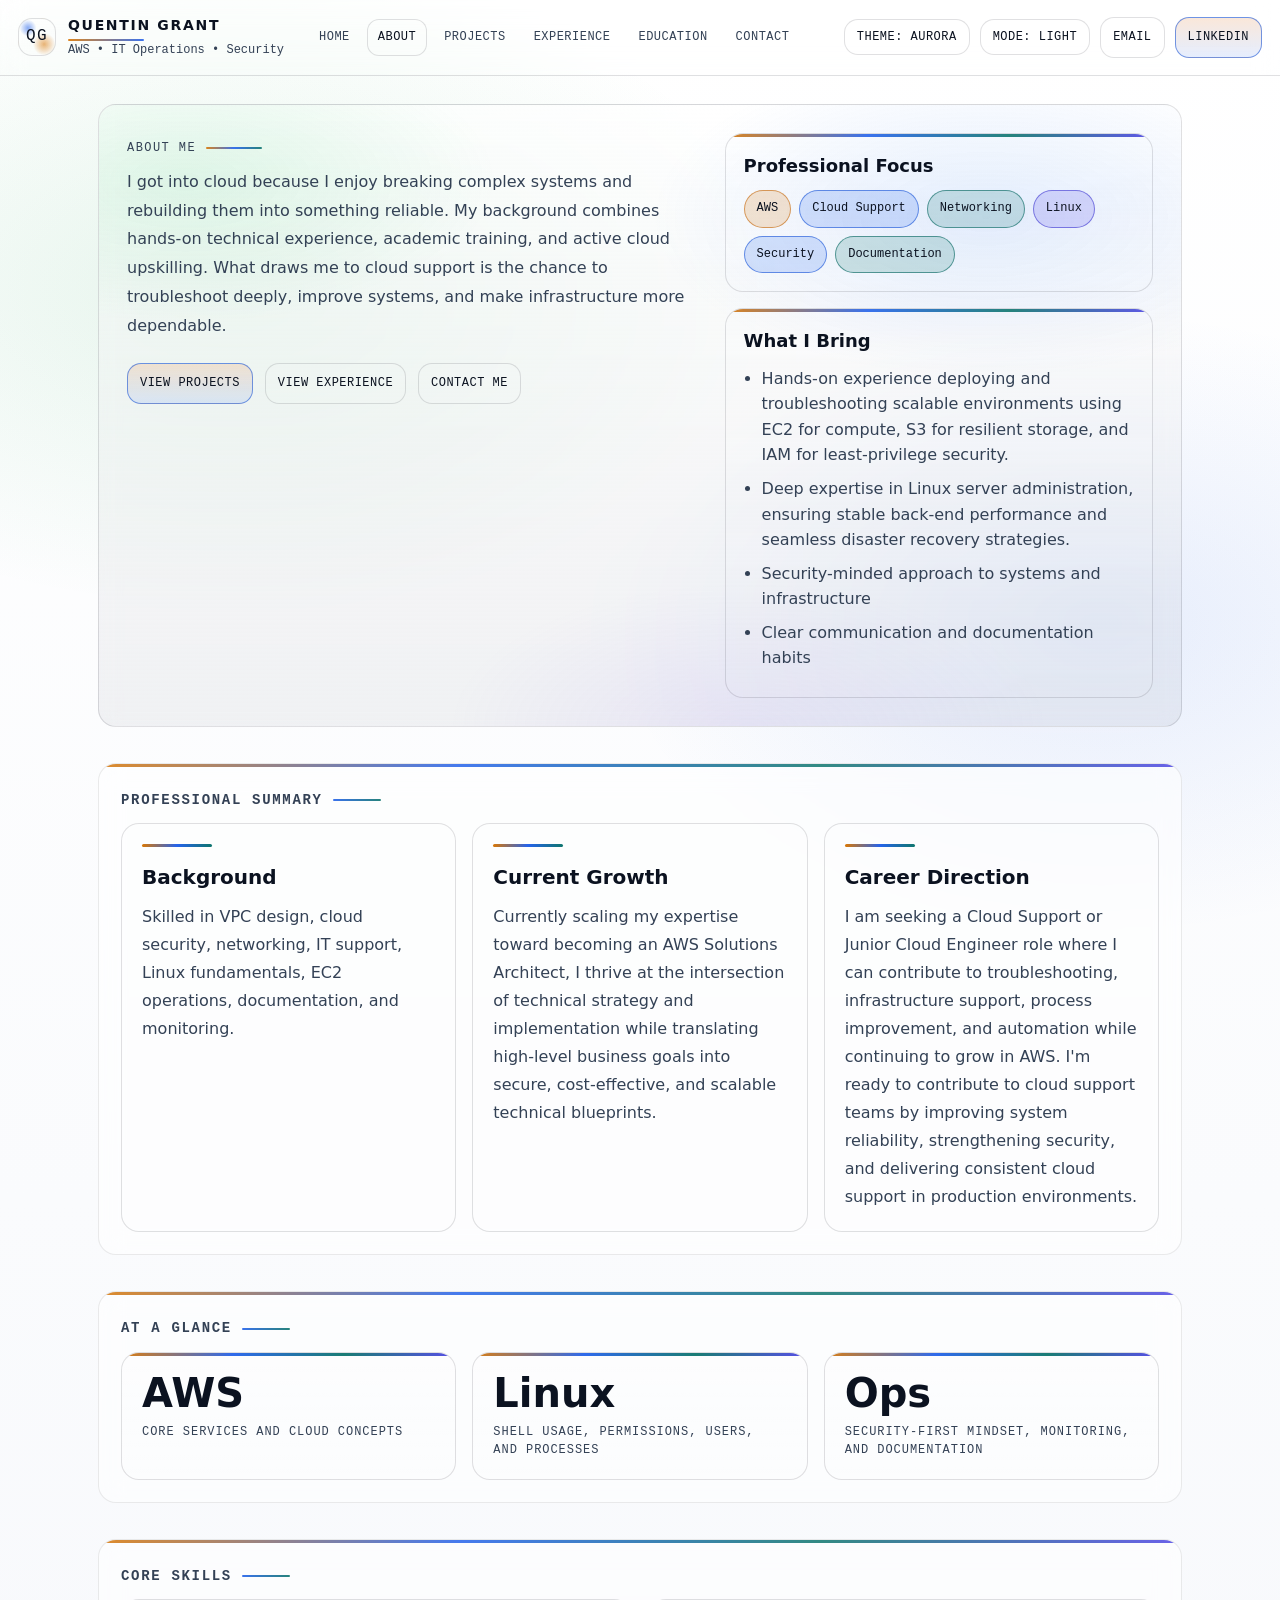
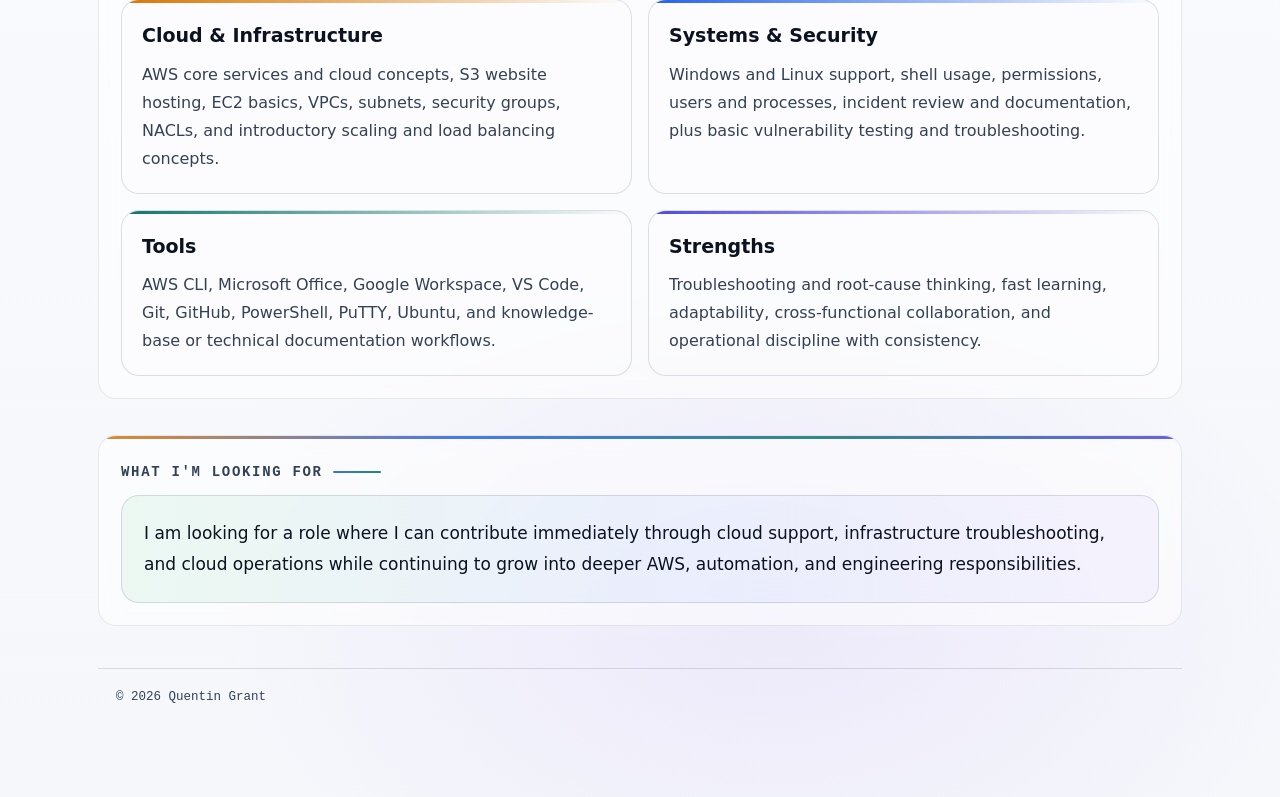
==== about.html @ a2b8b6e5 "Updated Portfolio" ====
<!doctype html>
<html lang="en">
<head>
  <meta charset="utf-8" />
  <meta name="viewport" content="width=device-width,initial-scale=1" />
  <meta name="description" content="About Quentin Grant — Cloud Support Engineer" />
  <meta property="og:title" content="Quentin Grant | About" />
  <meta property="og:description" content="Cloud Support Engineer • AWS • IT Operations • Security" />
  <meta property="og:type" content="website" />
  <meta property="og:image" content="profile.jpg.jpg" />
  <title>Quentin Grant | About</title>
  <link rel="stylesheet" href="styles.css" />

  <style>
    .about-shell{
      display:grid;
      gap:18px;
    }

    .about-hero{
      position:relative;
      overflow:hidden;
      padding:28px;
    }

    .about-hero::before{
      content:"";
      position:absolute;
      inset:0;
      background:
        radial-gradient(520px 240px at 8% 12%, rgba(34,197,94,.12), transparent 60%),
        radial-gradient(540px 260px at 82% 18%, rgba(59,130,246,.14), transparent 62%),
        radial-gradient(500px 240px at 60% 100%, rgba(167,139,250,.12), transparent 60%);
      pointer-events:none;
    }

    .about-hero-grid{
      position:relative;
      z-index:1;
      display:grid;
      grid-template-columns:1.15fr .85fr;
      gap:18px;
      align-items:stretch;
    }

    .about-main,
    .about-side{
      min-width:0;
    }

    .about-kicker{
      display:inline-flex;
      align-items:center;
      gap:10px;
      font-family:var(--mono);
      font-size:12px;
      letter-spacing:.12em;
      text-transform:uppercase;
      color:var(--muted);
      margin-bottom:10px;
    }

    .about-kicker::after{
      content:"";
      width:56px;
      height:2px;
      border-radius:999px;
      background:linear-gradient(90deg, var(--a1), var(--a2), var(--a3));
      opacity:.9;
    }

    .about-title{
      margin:0 0 12px;
      font-size:clamp(30px, 4vw, 46px);
      line-height:1.05;
      letter-spacing:-.03em;
      max-width:12ch;
    }

    .about-lead{
      margin:0;
      color:var(--muted);
      font-size:16px;
      line-height:1.8;
      max-width:64ch;
    }

    .about-action-row{
      display:flex;
      flex-wrap:wrap;
      gap:12px;
      margin-top:22px;
    }

    .about-mini-row{
      display:flex;
      flex-wrap:wrap;
      gap:10px;
      margin-top:18px;
    }

    .about-mini-chip{
      padding:10px 14px;
      border-radius:999px;
      border:1px solid var(--line);
      background:rgba(255,255,255,.05);
      font-family:var(--mono);
      font-size:12px;
      color:var(--text);
    }

    .about-side{
      display:flex;
      flex-direction:column;
      gap:16px;
    }

    .about-panel{
      position:relative;
      border:1px solid var(--line);
      border-radius:18px;
      background:rgba(255,255,255,.04);
      padding:18px;
      overflow:hidden;
      transition:transform .25s ease, box-shadow .25s ease, border-color .25s ease;
    }

    .about-panel:hover{
      transform:translateY(-4px);
      box-shadow:0 18px 34px rgba(0,0,0,.22);
      border-color:rgba(255,255,255,.2);
    }

    .about-panel::before{
      content:"";
      position:absolute;
      left:0;
      top:0;
      right:0;
      height:3px;
      background:linear-gradient(90deg, var(--a1), var(--a2), var(--a3), var(--a4));
      opacity:.9;
    }

    .about-panel h3{
      margin:0 0 10px;
      font-size:18px;
    }

    .about-focus-tags{
      display:flex;
      flex-wrap:wrap;
      gap:8px;
      margin-top:8px;
    }

    .about-focus-tags span{
      display:inline-flex;
      align-items:center;
      justify-content:center;
      padding:8px 12px;
      border-radius:999px;
      font-family:var(--mono);
      font-size:12px;
      white-space:nowrap;
      border:1px solid var(--line);
      color:var(--text);
      transition:transform .2s ease, box-shadow .2s ease;
    }

    .about-focus-tags span:nth-child(1){
      border-color: color-mix(in oklab, var(--a1) 60%, var(--line));
      background: color-mix(in oklab, var(--a1) 18%, transparent);
    }

    .about-focus-tags span:nth-child(2){
      border-color: color-mix(in oklab, var(--a2) 60%, var(--line));
      background: color-mix(in oklab, var(--a2) 18%, transparent);
    }

    .about-focus-tags span:nth-child(3){
      border-color: color-mix(in oklab, var(--a3) 60%, var(--line));
      background: color-mix(in oklab, var(--a3) 18%, transparent);
    }

    .about-focus-tags span:nth-child(4){
      border-color: color-mix(in oklab, var(--a4) 60%, var(--line));
      background: color-mix(in oklab, var(--a4) 18%, transparent);
    }

    .about-focus-tags span:nth-child(5){
      border-color: color-mix(in oklab, var(--a2) 60%, var(--line));
      background: color-mix(in oklab, var(--a2) 18%, transparent);
    }

    .about-focus-tags span:nth-child(6){
      border-color: color-mix(in oklab, var(--a3) 60%, var(--line));
      background: color-mix(in oklab, var(--a3) 18%, transparent);
    }

    .about-focus-tags span:hover{
      transform:translateY(-2px);
      box-shadow:0 6px 14px rgba(0,0,0,.25);
    }

    .about-list{
      margin:0;
      padding-left:18px;
      color:var(--muted);
    }

    .about-list li{
      margin:8px 0;
      line-height:1.6;
    }

    .about-story{
      display:grid;
      grid-template-columns:repeat(3, 1fr);
      gap:16px;
    }

    .story-card{
      position:relative;
      padding:20px;
      border-radius:18px;
      border:1px solid var(--line);
      background:rgba(255,255,255,.035);
      overflow:hidden;
      transition:transform .25s ease, box-shadow .25s ease;
    }

    .story-card:hover{
      transform:translateY(-4px);
      box-shadow:0 18px 34px rgba(0,0,0,.2);
    }

    .story-card .story-line{
      width:70px;
      height:3px;
      border-radius:999px;
      background:linear-gradient(90deg, var(--a1), var(--a2), var(--a3));
      margin-bottom:14px;
    }

    .story-card h3{
      margin:0 0 10px;
      font-size:20px;
    }

    .story-card p{
      margin:0;
      color:var(--muted);
      line-height:1.75;
    }

    .about-stats{
      display:grid;
      grid-template-columns:repeat(3, 1fr);
      gap:16px;
    }

    .about-stat{
      position:relative;
      padding:20px;
      border-radius:18px;
      border:1px solid var(--line);
      background:linear-gradient(180deg, rgba(255,255,255,.07), rgba(255,255,255,.03));
      overflow:hidden;
    }

    .about-stat::before{
      content:"";
      position:absolute;
      inset:0 auto auto 0;
      width:100%;
      height:3px;
      background:linear-gradient(90deg, var(--a1), var(--a2), var(--a3), var(--a4));
      opacity:.95;
    }

    .about-stat-number{
      font-size:40px;
      font-weight:800;
      line-height:1;
      margin-bottom:10px;
    }

    .about-stat-label{
      font-family:var(--mono);
      font-size:12px;
      letter-spacing:.08em;
      text-transform:uppercase;
      color:var(--muted);
      line-height:1.5;
    }

    .about-strength-grid{
      display:grid;
      grid-template-columns:repeat(2, 1fr);
      gap:16px;
    }

    .about-strength{
      position:relative;
      padding:20px;
      border-radius:18px;
      border:1px solid var(--line);
      background:rgba(255,255,255,.035);
      overflow:hidden;
      transition:transform .25s ease, box-shadow .25s ease;
    }

    .about-strength:hover{
      transform:translateY(-4px);
      box-shadow:0 18px 34px rgba(0,0,0,.2);
    }

    .about-strength::before{
      content:"";
      position:absolute;
      left:0;
      top:0;
      right:0;
      height:3px;
    }

    .about-strength:nth-child(1)::before{ background:linear-gradient(90deg, var(--a1), transparent); }
    .about-strength:nth-child(2)::before{ background:linear-gradient(90deg, var(--a2), transparent); }
    .about-strength:nth-child(3)::before{ background:linear-gradient(90deg, var(--a3), transparent); }
    .about-strength:nth-child(4)::before{ background:linear-gradient(90deg, var(--a4), transparent); }

    .about-strength h3{
      margin:0 0 10px;
      font-size:19px;
    }

    .about-strength p{
      margin:0;
      color:var(--muted);
      line-height:1.75;
    }

    .about-cta-box{
      padding:22px;
      border-radius:18px;
      border:1px solid var(--line);
      background:linear-gradient(90deg, rgba(34,197,94,.07), rgba(59,130,246,.07), rgba(167,139,250,.07));
    }

    .about-cta-box p{
      margin:0;
      font-size:17px;
      line-height:1.8;
      color:var(--text);
    }

    @media (max-width: 980px){
      .about-hero-grid,
      .about-story,
      .about-stats,
      .about-strength-grid{
        grid-template-columns:1fr;
      }

      .about-title{
        max-width:none;
      }
    }
  </style>
</head>

<body data-theme="aurora" data-mode="dark" data-page="about">
  <a class="skip" href="#content">Skip to content</a>

  <header>
    <div class="topbar">
      <div class="brand">
        <div class="logo" aria-hidden="true">QG</div>
        <div>
          <h1>Quentin Grant</h1>
          <p>AWS • IT Operations • Security</p>
        </div>
      </div>

      <nav aria-label="Primary">
        <a href="index.html">Home</a>
        <a href="about.html" class="active">About</a>
        <a href="projects.html">Projects</a>
        <a href="experience.html">Experience</a>
        <a href="education.html">Education</a>
        <a href="contact.html">Contact</a>
      </nav>

      <div class="actions">
        <button class="btn" id="themeBtn" type="button">Theme: Aurora</button>
        <button class="btn" id="modeBtn" type="button">Mode: Dark</button>
        <a class="btn" href="mailto:Grant.quent@gmail.com">Email</a>
        <a class="btn primary" href="https://www.linkedin.com/in/quentingrant/" target="_blank" rel="noreferrer">LinkedIn</a>
      </div>
    </div>
  </header>

  <main id="content" class="about-shell">

    <section class="card about-hero">
      <div class="about-hero-grid">
        <div class="about-main">
          <div class="about-kicker">About Me</div>
          <p class="about-lead">
            I got into cloud because I enjoy breaking complex systems and rebuilding them into something reliable.
            My background combines hands-on technical experience, academic training, and active cloud upskilling.
            What draws me to cloud support is the chance to troubleshoot deeply, improve systems, and make infrastructure more dependable.
          </p>

          <div class="about-action-row">
            <a class="btn primary" href="projects.html">View Projects</a>
            <a class="btn" href="experience.html">View Experience</a>
            <a class="btn" href="contact.html">Contact Me</a>
          </div>

          <div class="about-mini-row">

          </div>
        </div>

        <aside class="about-side">
          <div class="about-panel">
            <h3>Professional Focus</h3>
            
            <div class="about-focus-tags">
              <span>AWS</span>
              <span>Cloud Support</span>
              <span>Networking</span>
              <span>Linux</span>
              <span>Security</span>
              <span>Documentation</span>
            </div>
          </div>

          <div class="about-panel">
            <h3>What I Bring</h3>
            <ul class="about-list">
              <li>Hands-on experience deploying and troubleshooting scalable environments using EC2 for compute, 
                S3 for resilient storage, and IAM for least-privilege security.</li>
              <li>Deep expertise in Linux server administration, 
                ensuring stable back-end performance and seamless disaster recovery strategies.</li>
              <li>Security-minded approach to systems and infrastructure</li>
              <li>Clear communication and documentation habits</li>
            </ul>
          </div>
        </aside>
      </div>
    </section>

    <section class="card section">
      <h2>Professional Summary</h2>
      <div class="about-story">
        <article class="story-card">
          <div class="story-line"></div>
          <h3>Background</h3>
          <p>
            Skilled in VPC design, cloud security, networking, IT support, Linux fundamentals, EC2 operations,
            documentation, and monitoring.
          </p>
        </article>

        <article class="story-card">
          <div class="story-line"></div>
          <h3>Current Growth</h3>
          <p>
            Currently scaling my expertise toward becoming an AWS Solutions Architect, 
            I thrive at the intersection of technical strategy and implementation 
            while translating high-level business goals into secure, cost-effective, and scalable technical blueprints.
          </p>
        </article>

        <article class="story-card">
          <div class="story-line"></div>
          <h3>Career Direction</h3>
          <p>
            I am seeking a Cloud Support or Junior Cloud Engineer role where I can contribute to troubleshooting,
            infrastructure support, process improvement, and automation while continuing to grow in AWS. 
            I'm ready to contribute to cloud support teams by improving system reliability, 
            strengthening security, and delivering consistent cloud support in production environments.
          </p>
        </article>
      </div>
    </section>

    <section class="card section">
      <h2>At a Glance</h2>
      <div class="about-stats">
        <div class="about-stat">
          <div class="about-stat-number">AWS</div>
          <div class="about-stat-label">Core services and cloud concepts</div>
        </div>
        <div class="about-stat">
          <div class="about-stat-number">Linux</div>
          <div class="about-stat-label">Shell usage, permissions, users, and processes</div>
        </div>
        <div class="about-stat">
          <div class="about-stat-number">Ops</div>
          <div class="about-stat-label">Security-first mindset, monitoring, and documentation</div>
        </div>
      </div>
    </section>

    <section class="card section">
      <h2>Core Skills</h2>
      <div class="about-strength-grid">
        <article class="about-strength">
          <h3>Cloud & Infrastructure</h3>
          <p>
            AWS core services and cloud concepts, S3 website hosting, EC2 basics, VPCs, subnets,
            security groups, NACLs, and introductory scaling and load balancing concepts.
          </p>
        </article>

        <article class="about-strength">
          <h3>Systems & Security</h3>
          <p>
            Windows and Linux support, shell usage, permissions, users and processes,
            incident review and documentation, plus basic vulnerability testing and troubleshooting.
          </p>
        </article>

        <article class="about-strength">
          <h3>Tools</h3>
          <p>
            AWS CLI, Microsoft Office, Google Workspace, VS Code, Git, GitHub,
            PowerShell, PuTTY, Ubuntu, and knowledge-base or technical documentation workflows.
          </p>
        </article>

        <article class="about-strength">
          <h3>Strengths</h3>
          <p>
            Troubleshooting and root-cause thinking, fast learning, adaptability,
            cross-functional collaboration, and operational discipline with consistency.
          </p>
        </article>
      </div>
    </section>

    <section class="card section">
      <h2>What I'm Looking For</h2>
      <div class="about-cta-box">
        <p>
          I am looking for a role where I can contribute immediately through cloud support,
          infrastructure troubleshooting, and cloud operations while continuing to grow into deeper AWS,
          automation, and engineering responsibilities.
        </p>
      </div>
    </section>

    <div class="footer">
      <div>© <span id="year"></span> Quentin Grant</div>
    </div>
  </main>

  <script src="script.js"></script>
</body>
</html>
---- styles.css ----
:root{
  --max: 1380px;
  --radius: 18px;
  --shadow: 0 16px 50px rgba(255,255,255,.09);
  --mono: ui-monospace, SFMono-Regular, Menlo, Monaco, Consolas, "Courier New", monospace;
  --sans: ui-sans-serif, system-ui, -apple-system, Segoe UI, Roboto, Helvetica, Arial, "Apple Color Emoji", "Segoe UI Emoji";
  --focus: #111;
}

/* DEFAULT = AURORA DARK */
body{
  --bg:#0b0f14;
  --surface: rgba(255,255,255,.06);
  --surface2: rgba(255,255,255,.09);
  --text:#f5f7fb;
  --muted:#b8c2d4;
  --line: rgba(255,255,255,.14);

  --a1:#22c55e;
  --a2:#3b82f6;
  --a3:#a78bfa;
  --a4:#f59e0b;

  --bg0: radial-gradient(900px 520px at 18% 12%, rgba(59,130,246,.20), transparent 62%),
         radial-gradient(820px 520px at 86% 26%, rgba(96,165,250,.14), transparent 60%),
         radial-gradient(900px 560px at 60% 92%, rgba(167,139,250,.16), transparent 62%),
         linear-gradient(180deg, #0b0f14 0%, #05070a 100%);
}

/* AURORA LIGHT */
body[data-mode="light"]{
  --bg:#ffffff;
  --surface: rgba(15,23,42,.05);
  --surface2: rgba(255,255,255,.64);
  --text:#0b1220;
  --muted:#334155;
  --line: rgba(2,6,23,.12);

  --a1:#16a34a;
  --a2:#2563eb;
  --a3:#7c3aed;
  --a4:#d97706;

  --bg0: radial-gradient(900px 520px at 18% 12%, rgba(22,163,74,.10), transparent 62%),
         radial-gradient(820px 520px at 86% 26%, rgba(37,99,235,.10), transparent 60%),
         radial-gradient(900px 560px at 60% 92%, rgba(124,58,237,.08), transparent 62%),
         linear-gradient(180deg, #ffffff 0%, #f5f7fb 100%);
}

*{box-sizing:border-box}
html{scroll-behavior:smooth}

body{
  margin:0;
  font-family:var(--sans);
  background:var(--bg0);
  color:var(--text);
  line-height:1.6;
}

a{
  color:inherit;
  text-decoration:none;
}

a:hover{
  text-decoration:underline;
  opacity:.95;
}

:focus-visible{
  outline:2px solid var(--a2);
  outline-offset:3px;
  border-radius:12px;
}

.skip{
  position:absolute;
  left:-999px;
  top:auto;
  width:1px;
  height:1px;
  overflow:hidden;
}

.skip:focus{
  left:16px;
  top:16px;
  width:auto;
  height:auto;
  padding:10px 12px;
  border:1px solid var(--line);
  background:var(--bg);
  border-radius:12px;
  z-index:9999;
}

header{
  position:sticky;
  top:0;
  z-index:50;

  backdrop-filter: blur(12px);
  -webkit-backdrop-filter: blur(12px);

  background: rgba(255,255,255,0.06); /* glass grey like cards */
  border-bottom:1px solid var(--line);
  box-shadow: var(--shadow);
}

.topbar{
  max-width:var(--max);
  margin:0 auto;
  padding:14px 18px;

  display:grid;
  grid-template-columns:auto 1fr auto;
  align-items:center;
  gap:24px;

  background: transparent; /* important */
}

.brand{
  display:flex;
  align-items:center;
  gap:12px;
  min-width:0;
}

.logo{
  width:38px;
  height:38px;
  border-radius:14px;
  border:1px solid var(--line);
  background:
    radial-gradient(12px 12px at 25% 25%, color-mix(in oklab, var(--a2) 55%, transparent), transparent 70%),
    radial-gradient(16px 16px at 70% 70%, color-mix(in oklab, var(--a1) 55%, transparent), transparent 70%),
    linear-gradient(180deg, rgba(255,255,255,.10), rgba(255,255,255,.02));
  display:grid;
  place-items:center;
  font-family:var(--mono);
  letter-spacing:.08em;
  flex:0 0 auto;
}

.brand h1{
  margin:0;
  font-size:14px;
  letter-spacing:.12em;
  text-transform:uppercase;
  font-weight:700;
  position:relative;
  padding-bottom:5px;
  white-space:nowrap;
}

.brand h1::after{
  content:"";
  position:absolute;
  left:0;
  bottom:0;
  height:2px;
  width:76px;
  border-radius:999px;
  background:linear-gradient(90deg, var(--a1), var(--a2), var(--a3));
  background-size:200% 100%;
  animation:sweep 2.8s linear infinite;
  opacity:.9;
}

@keyframes sweep{
  0%{background-position:0% 50%}
  100%{background-position:200% 50%}
}

.brand p{
  margin:0;
  font-size:12px;
  color:var(--muted);
  font-family:var(--mono);
}

nav{
  display:flex;
  gap:6px;
  align-items:center;
  justify-content:flex-start;
  min-width:0;
  overflow:visible;
}

nav a{
  font-family:var(--mono);
  font-size:12px;
  letter-spacing:.04em;
  text-transform:uppercase;
  color:var(--muted);
  padding:8px 10px;
  border-radius:12px;
  border:1px solid transparent;
  white-space:nowrap;
  flex:0 0 auto;
}

nav a:hover,
nav a.active{
  border-color:var(--line);
  background:rgba(255,255,255,.04);
  color:var(--text);
  text-decoration:none;
}

.actions{
  display:flex;
  gap:10px;
  align-items:center;
  justify-content:flex-end;
  flex-wrap:nowrap;
  min-width:max-content;
}

.btn{
  display:inline-flex;
  align-items:center;
  gap:10px;
  padding:10px 12px;
  border-radius:14px;
  border:1px solid var(--line);
  background:rgba(255,255,255,.04);
  color:var(--text);
  font-family:var(--mono);
  font-size:12px;
  letter-spacing:.04em;
  text-transform:uppercase;
  cursor:pointer;
  white-space:nowrap;
}

.btn:hover{
  background:rgba(255,255,255,.06);
  text-decoration:none;
}

.btn.primary{
  border-color:color-mix(in oklab, var(--a2) 55%, var(--line));
  background:linear-gradient(
    180deg,
    color-mix(in oklab, var(--a1) 18%, rgba(255,255,255,.18)),
    color-mix(in oklab, var(--a2) 12%, rgba(255,255,255,.06))
  );
}

main{
  max-width:1120px;
  margin:0 auto;
  padding:28px 18px 72px;
}

.card{
  border:1px solid var(--line);
  border-radius:var(--radius);
  box-shadow:var(--shadow);
  background:linear-gradient(180deg, var(--surface2), var(--surface));
  backdrop-filter:blur(10px);
}

.hero{
  display:grid;
  grid-template-columns:1.1fr .9fr;
  gap:18px;
  align-items:stretch;
}

.hero .left{
  padding:26px;
}

.hero .right{
  padding:22px;
  display:flex;
  flex-direction:column;
  gap:14px;
}

.heroTop{
  display:flex;
  align-items:center;
  gap:18px;
  flex-wrap:wrap;
  margin-bottom:12px;
}

.avatar{
  width:112px;
  height:112px;
  border-radius:50%;
  object-fit:cover;
  display:block;
  border:3px solid transparent;
  background:
    linear-gradient(var(--bg), var(--bg)) padding-box,
    linear-gradient(90deg, var(--a1), var(--a2), var(--a3), var(--a4)) border-box;
  box-shadow:0 18px 40px rgba(0,0,0,.30);
  transition:.25s ease;
}

.avatar:hover{
  transform:translateY(-1px) scale(1.02);
}


.kicker{
  display:inline-flex;
  align-items:center;
  gap:10px;
  font-family:var(--mono);
  font-size:12px;
  letter-spacing:.08em;
  text-transform:uppercase;
  color:var(--muted);
}


.dot{
  width:8px;
  height:8px;
  border-radius:50%;
  background:linear-gradient(90deg, var(--a1), var(--a2));
  box-shadow:0 0 0 4px color-mix(in oklab, var(--a2) 25%, transparent);
}

.roleLabel{
  margin-top:6px;
}

.headline{
  margin:10px 0 10px;
  font-size:clamp(28px, 3vw, 38px);
  line-height:1.15;
  letter-spacing:-0.02em;
}

.sub{
  margin:0;
  color:var(--muted);
  font-size:15px;
  max-width:68ch;
}

.meta{
  display:flex;
  flex-wrap:wrap;
  gap:10px;
  margin-top:16px;
}

.chip{
  display:inline-flex;
  align-items:center;
  gap:8px;
  padding:10px 12px;
  border-radius:999px;
  border:1px solid var(--line);
  background:rgba(255,255,255,.09);
  font-family:var(--mono);
  font-size:12px;
  color:var(--muted);
}

.heroActions{
  margin-top:18px;
  display:flex;
  gap:10px;
  flex-wrap:wrap;
}

.divider{
  height:1px;
  background:var(--line);
  margin:18px 0 14px;
}

.small{
  font-size:12px;
  color:var(--muted);
}

.item{
  padding:16px;
  border-radius:16px;
  border:1px solid var(--line);
  background:rgba(255,255,255,.03);
  position:relative;
  overflow:hidden;
}

.flatItem{
  border:none;
  background:transparent;
  padding:0;
}

.item h3{
  margin:0 0 6px;
  font-size:16px;
}

.where{
  font-family:var(--mono);
  font-size:12px;
  color:var(--muted);
  line-height:1.4;
}

.item ul{
  margin:10px 0 0 18px;
  color:var(--text);
  font-family:var(--sans);  /* matches "Operational Impact" heading */
  font-size:12px;           /* keep same size */
  line-height:1.5;
}

.item li{
  margin:6px 0;
}


.stack{
  display:flex;
  flex-wrap:wrap;
  gap:8px;
}

.topGap{
  margin-top:10px;
}

.tag{
  padding:8px 10px;
  border-radius:999px;
  border:1px solid color-mix(in oklab, var(--tagAccent) 55%, var(--line));
  background:color-mix(in oklab, var(--tagAccent) 12%, rgba(255,255,255,.02));
  font-family:var(--mono);
  font-size:12px;
  color:var(--text);
}

.stack .tag:nth-child(4n+1){--tagAccent:var(--a1)}
.stack .tag:nth-child(4n+2){--tagAccent:var(--a2)}
.stack .tag:nth-child(4n+3){--tagAccent:var(--a3)}
.stack .tag:nth-child(4n+4){--tagAccent:var(--a4)}


.badges{
  display:flex;
  flex-wrap:wrap;
  gap:10px;
  margin-top:12px;
}

.badge{
  display:inline-flex;
  align-items:center;
  gap:10px;
  padding:10px 12px;
  border-radius:14px;
  border:1px solid var(--line);
  background:rgba(255,255,255,.03);
  font-family:var(--mono);
  font-size:12px;
}

.badge .pillDot{
  width:10px;
  height:10px;
  border-radius:50%;
  background:var(--b);
  box-shadow:0 0 0 4px color-mix(in oklab, var(--b) 25%, transparent);
}

.badge[data-brand="google"]{--b:#4285F4}
.badge[data-brand="aws"]{--b:#FF9900}
.badge[data-brand="security"]{--b:#22c55e}

.section{
  margin-top:18px;
  padding:22px;
  position:relative;
  overflow:hidden;
}

.section::before{
  content:"";
  position:absolute;
  left:0;
  top:0;
  right:0;
  height:3px;
  background:linear-gradient(90deg, var(--a1), var(--a2), var(--a3), var(--a4));
  opacity:.85;
}

.section h2{
  margin:0 0 12px;
  font-size:14px;
  font-family:var(--mono);
  letter-spacing:.12em;
  text-transform:uppercase;
  color:var(--muted);
  display:inline-flex;
  align-items:center;
  gap:10px;
}

.section h2::after{
  content:"";
  height:2px;
  width:48px;
  border-radius:999px;
  background:linear-gradient(90deg, var(--a2), var(--a3));
  opacity:.9;
}

.statsGrid{
  display:grid;
  grid-template-columns:repeat(3, 1fr);
  gap:16px;
  margin-top:12px;
}

.statCard{
  padding:18px 20px;
  border-radius:18px;
  border:1px solid var(--line);
  background:rgba(255,255,255,.03);
}

.statNumber{
  font-size:28px;
  font-weight:800;
  line-height:1;
  margin-bottom:12px;
}

.statLabel{
  font-family:var(--mono);
  font-size:12px;
  text-transform:uppercase;
  letter-spacing:.08em;
  color:var(--muted);
}

.projectPreviewGrid{
  display:grid;
  grid-template-columns:1fr 1fr;
  gap:16px;
  margin-top:12px;
}

.projectPreviewCard{
  padding:18px;
  border-radius:18px;
  border:1px solid var(--line);
  background:rgba(255,255,255,.03);
}

.projectPreviewCard h3{
  margin:0 0 8px;
  font-size:18px;
}

.projectMeta{
  font-family:var(--mono);
  font-size:12px;
  color:var(--muted);
  margin-bottom:14px;
}

.projectPreviewCard p{
  color:var(--text);
  margin:0 0 18px;
}

.footer{
  margin-top:24px;
  padding:18px;
  border-top:1px solid var(--line);
  color:var(--muted);
  font-family:var(--mono);
  font-size:12.5px;
  display:flex;
  justify-content:space-between;
  gap:12px;
  flex-wrap:wrap;
}

input,
textarea{
  width:100%;
  margin:6px 0 12px;
  padding:10px 12px;
  border-radius:14px;
  border:1px solid var(--line);
  background:rgba(0,0,0,.18);
  color:var(--text);
  font-family:var(--sans);
}

body[data-mode="light"] input,
body[data-mode="light"] textarea{
  background:rgba(255,255,255,.7);
}

@media (max-width: 1240px){
  .topbar{
    grid-template-columns:1fr;
    gap:14px;
  }

  nav{
    flex-wrap:wrap;
    gap:8px;
  }

  .actions{
    justify-content:flex-start;
    flex-wrap:wrap;
    min-width:0;
  }
}

@media (max-width: 900px){
  .hero{
    grid-template-columns:1fr;
  }

  .statsGrid,
  .projectPreviewGrid{
    grid-template-columns:1fr;
  }

  .headline{
  font-size:clamp(28px, 2.5vw, 32px);
}

  .brand{
    min-width:auto;
  }
}

@media print{
  header{
    position:static;
    backdrop-filter:none;
    background:#fff;
  }

  body{
    background:#fff;
    color:#000;
  }

  .card,
  .item,
  .statCard,
  .projectPreviewCard{
    box-shadow:none;
  }

  a{
    color:#000;
  }
}

/* ================= HOVER EFFECTS ================= */

/* CARDS (main sections like hero, overview, etc.) */
.card{
  transition: transform .25s ease, box-shadow .25s ease, border-color .25s ease;
}

.card:hover{
  transform: translateY(-6px);
  box-shadow: 0 24px 60px rgba(0,0,0,.35);
  border-color: rgba(255,255,255,.25);
}


/* ITEMS (project boxes, overview boxes, etc.) */
.item{
  transition: transform .25s ease, box-shadow .25s ease, border-color .25s ease;
}

.item:hover{
  transform: translateY(-5px);
  box-shadow: 0 18px 40px rgba(0,0,0,.30);
  border-color: rgba(255,255,255,.2);
}


/* BUTTONS */
.btn{
  transition: all .2s ease;
}

.btn:hover{
  transform: translateY(-2px);
  box-shadow: 0 8px 18px rgba(0,0,0,.3);
}


/* NAV LINKS (top left menu) */
nav a{
  transition: all .2s ease;
}

nav a:hover{
  color: var(--text);
  transform: translateY(-1px);
}


/* ACTION BUTTONS (top right) */
.actions .btn:hover{
  transform: translateY(-2px) scale(1.03);
}


/* HERO IMAGE (profile picture) */
.avatar{
  transition: transform .3s ease, box-shadow .3s ease;
}

.avatar:hover{
  transform: scale(1.05);
  box-shadow: 0 20px 40px rgba(0,0,0,.4);
}


/* TAGS / PILLS (core skills etc.) */
.tag{
  transition: transform .2s ease, box-shadow .2s ease;
}

.tag:hover{
  transform: translateY(-2px);
  box-shadow: 0 6px 14px rgba(0,0,0,.25);
}


/* LINKS INSIDE CARDS */
.textLink{
  transition: all .2s ease;
}

.textLink:hover{
  letter-spacing: .03em;
}


.project-img {
  width: 100%;
  border-radius: 14px;
  display: block;
  transition: transform 0.4s ease, box-shadow 0.4s ease;
}


/* Hover effect */
.project-img:hover {
  transform: scale(1.05);
  box-shadow: 0 10px 30px rgba(0, 0, 0, 0.3);
}


.project-card {
  overflow: hidden;
}



/* LIGHT MODE GLASS EFFECT (matches dark mode style) */
body[data-mode="light"] .glass,
body[data-mode="light"] .panel,
body[data-mode="light"] .section,
body[data-mode="light"] .project-card,
body[data-mode="light"] .experience-card,
body[data-mode="light"] .content-block {
  background: rgba(255, 255, 255, 0.55); /* translucent grey/white */
  backdrop-filter: blur(12px);
  -webkit-backdrop-filter: blur(12px);
  border: 1px solid rgba(0, 0, 0, 0.08);
}





/* =========================================
   BETTER PILL COLORS FOR LIGHT + DARK MODE
   ========================================= */

/* Dark mode accents */
body:not([data-mode="light"]){
  --a1:#f59e0b;  /* AWS amber */
  --a2:#60a5fa;  /* cloud/infrastructure blue */
  --a3:#2dd4bf;  /* security teal */
  --a4:#818cf8;  /* systems indigo */
}

/* Light mode accents */
body[data-mode="light"]{
  --a1:#d97706;  /* AWS amber */
  --a2:#2563eb;  /* cloud/infrastructure blue */
  --a3:#0f766e;  /* security teal */
  --a4:#4f46e5;  /* systems indigo */
}

/* Shared pill polish */
.tag,
.chip,
.badge,
.projects-mini-chip,
.about-mini-chip,
.project-pills span,
.about-focus-tags span{
  transition: transform .2s ease, box-shadow .2s ease, border-color .2s ease, background .2s ease;
}

/* Core skill / tag pills */
.tag{
  border:1px solid color-mix(in oklab, var(--tagAccent) 42%, var(--line));
  background:color-mix(in oklab, var(--tagAccent) 14%, transparent);
  color:var(--text);
}

.stack .tag:nth-child(4n+1){ --tagAccent:var(--a1); }
.stack .tag:nth-child(4n+2){ --tagAccent:var(--a2); }
.stack .tag:nth-child(4n+3){ --tagAccent:var(--a3); }
.stack .tag:nth-child(4n+4){ --tagAccent:var(--a4); }

/* About page focus pills */
.about-focus-tags span:nth-child(4n+1),
.project-pills span:nth-child(4n+1){
  border-color: color-mix(in oklab, var(--a1) 42%, var(--line));
  background: color-mix(in oklab, var(--a1) 14%, transparent);
}

.about-focus-tags span:nth-child(4n+2),
.project-pills span:nth-child(4n+2){
  border-color: color-mix(in oklab, var(--a2) 42%, var(--line));
  background: color-mix(in oklab, var(--a2) 14%, transparent);
}

.about-focus-tags span:nth-child(4n+3),
.project-pills span:nth-child(4n+3){
  border-color: color-mix(in oklab, var(--a3) 42%, var(--line));
  background: color-mix(in oklab, var(--a3) 14%, transparent);
}

.about-focus-tags span:nth-child(4n+4),
.project-pills span:nth-child(4n+4){
  border-color: color-mix(in oklab, var(--a4) 42%, var(--line));
  background: color-mix(in oklab, var(--a4) 14%, transparent);
}

/* Mini chips stay cleaner and less saturated */
.chip,
.projects-mini-chip,
.about-mini-chip{
  border-color: color-mix(in oklab, var(--a2) 30%, var(--line));
  background: color-mix(in oklab, var(--a2) 10%, transparent);
  color: var(--text);
}

/* Certification badge dots aligned to cleaner palette */
.badge[data-brand="aws"]{ --b:#f59e0b; }
.badge[data-brand="google"]{ --b:#2563eb; }
.badge[data-brand="security"]{ --b:#0f766e; }

/* Hover stays polished in both modes */
.tag:hover,
.chip:hover,
.projects-mini-chip:hover,
.about-mini-chip:hover,
.project-pills span:hover,
.about-focus-tags span:hover{
  transform: translateY(-2px);
  box-shadow: 0 6px 14px rgba(0,0,0,.14);
}








/* At a Glance cards hover */
.statCard {
  transition: transform 0.3s ease, box-shadow 0.3s ease;
  cursor: pointer;
}

.statCard:hover {
  transform: translateY(-8px);
  box-shadow: 0 20px 40px rgba(0, 0, 0, 0.15);
}


.title-pill {
  display: inline-block;

  font-size: 0.7rem;
  font-weight: 600;
  letter-spacing: 0.08em;
  text-transform: uppercase;

  padding: 6px 10px;
  margin-right: 10px;

  border-radius: 999px;

  background: rgba(59, 130, 246, 0.1);
  color: #3b82f6;
  border: 1px solid rgba(59, 130, 246, 0.25);

  vertical-align: middle;
}


.pageTitle {
  display: flex;
  align-items: center;
  flex-wrap: wrap;
  gap: 12px;
}


/* EXPERIENCE BULLETS – ENHANCED READABILITY */
.item ul {
  font-size: 15px;
  line-height: 1.8;
  letter-spacing: 0.01em;
}

.item li {
  margin: 10px 0;
}


.twoCol {
  display: grid;
  grid-template-columns: 1fr 1fr;
  gap: 16px;
}

@media (max-width: 900px) {
  .twoCol {
    grid-template-columns: 1fr;
  }
}


.pageHero {
  padding: 28px 26px;   /* tighter but still breathable */
  min-height: 140px;    /* reduced height */
  display: flex;
  flex-direction: column;
  justify-content: center;
}

.pageHero .pageTitle {
  font-size: clamp(24px, 2.5vw, 30px); /* slightly smaller */
  line-height: 1.2;
  margin-bottom: 8px;
}

.pageHero .sub {
  font-size: 15px;
  line-height: 1.6;
  max-width: 65ch;
}


.twoCol .item ul {
  flex-grow: 1;
}
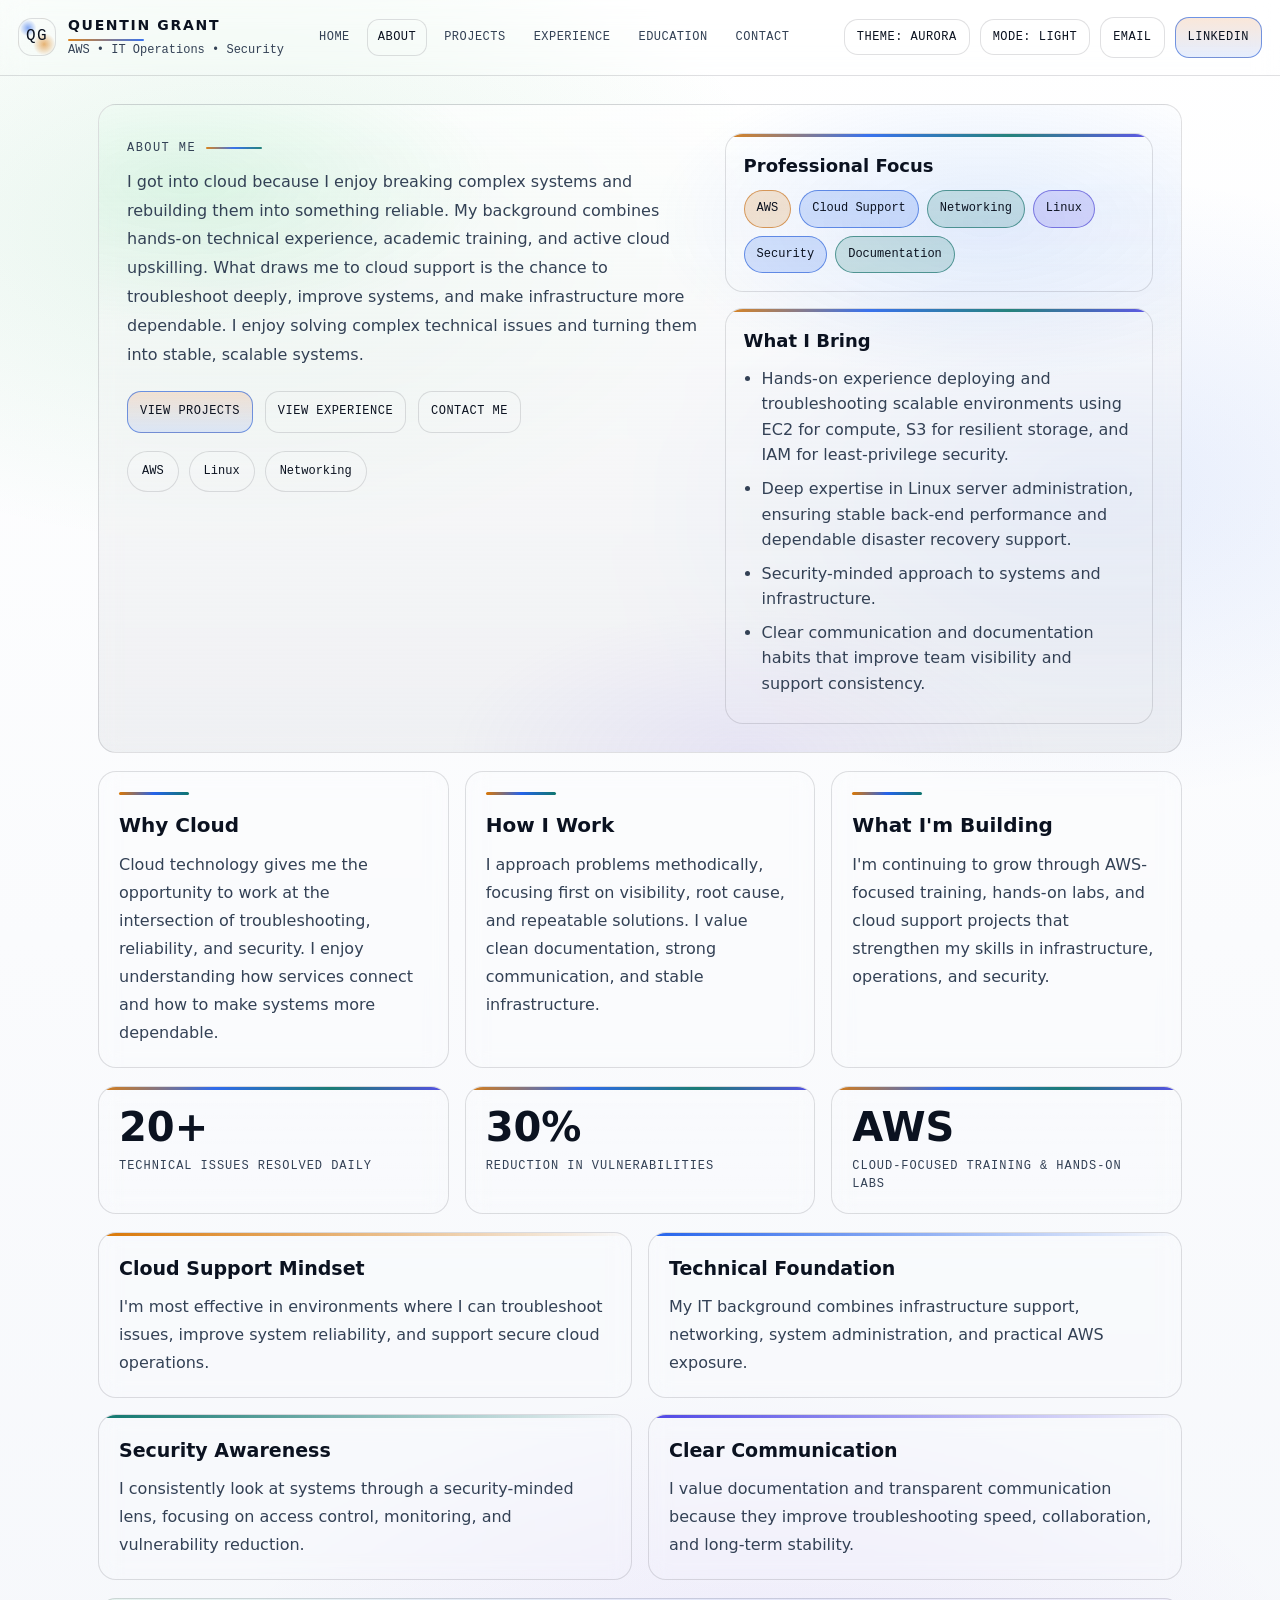
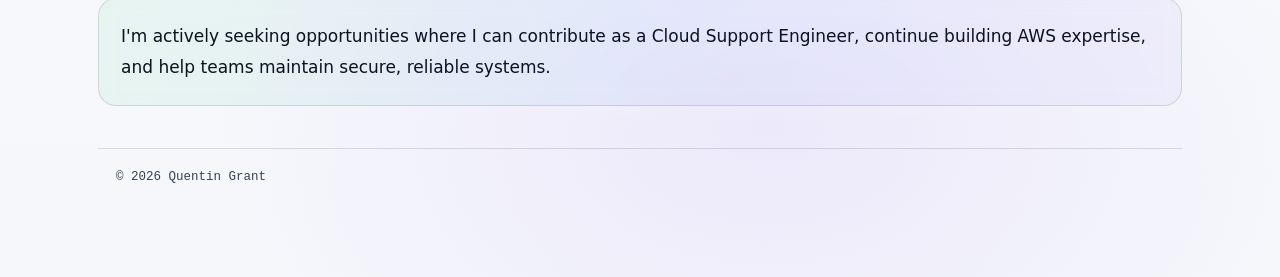
==== commit 2b34519d: "Refactor about.html for clarity and updates" ====
--- a/about.html
+++ b/about.html
@@ -370,7 +370,7 @@
   </style>
 </head>
 
-<body data-theme="aurora" data-mode="dark" data-page="about">
+<body data-theme="aurora" data-page="about">
   <a class="skip" href="#content">Skip to content</a>
 
   <header>
@@ -411,6 +411,7 @@
             I got into cloud because I enjoy breaking complex systems and rebuilding them into something reliable.
             My background combines hands-on technical experience, academic training, and active cloud upskilling.
             What draws me to cloud support is the chance to troubleshoot deeply, improve systems, and make infrastructure more dependable.
+            I enjoy solving complex technical issues and turning them into stable, scalable systems.
           </p>
 
           <div class="about-action-row">
@@ -420,14 +421,15 @@
           </div>
 
           <div class="about-mini-row">
-
+            <span class="about-mini-chip">AWS</span>
+            <span class="about-mini-chip">Linux</span>
+            <span class="about-mini-chip">Networking</span>
           </div>
         </div>
 
         <aside class="about-side">
           <div class="about-panel">
             <h3>Professional Focus</h3>
-            
             <div class="about-focus-tags">
               <span>AWS</span>
               <span>Cloud Support</span>
@@ -441,117 +443,95 @@
           <div class="about-panel">
             <h3>What I Bring</h3>
             <ul class="about-list">
-              <li>Hands-on experience deploying and troubleshooting scalable environments using EC2 for compute, 
-                S3 for resilient storage, and IAM for least-privilege security.</li>
-              <li>Deep expertise in Linux server administration, 
-                ensuring stable back-end performance and seamless disaster recovery strategies.</li>
-              <li>Security-minded approach to systems and infrastructure</li>
-              <li>Clear communication and documentation habits</li>
+              <li>Hands-on experience deploying and troubleshooting scalable environments using EC2 for compute, S3 for resilient storage, and IAM for least-privilege security.</li>
+              <li>Deep expertise in Linux server administration, ensuring stable back-end performance and dependable disaster recovery support.</li>
+              <li>Security-minded approach to systems and infrastructure.</li>
+              <li>Clear communication and documentation habits that improve team visibility and support consistency.</li>
             </ul>
           </div>
         </aside>
       </div>
     </section>
 
-    <section class="card section">
-      <h2>Professional Summary</h2>
-      <div class="about-story">
-        <article class="story-card">
-          <div class="story-line"></div>
-          <h3>Background</h3>
-          <p>
-            Skilled in VPC design, cloud security, networking, IT support, Linux fundamentals, EC2 operations,
-            documentation, and monitoring.
-          </p>
-        </article>
-
-        <article class="story-card">
-          <div class="story-line"></div>
-          <h3>Current Growth</h3>
-          <p>
-            Currently scaling my expertise toward becoming an AWS Solutions Architect, 
-            I thrive at the intersection of technical strategy and implementation 
-            while translating high-level business goals into secure, cost-effective, and scalable technical blueprints.
-          </p>
-        </article>
-
-        <article class="story-card">
-          <div class="story-line"></div>
-          <h3>Career Direction</h3>
-          <p>
-            I am seeking a Cloud Support or Junior Cloud Engineer role where I can contribute to troubleshooting,
-            infrastructure support, process improvement, and automation while continuing to grow in AWS. 
-            I'm ready to contribute to cloud support teams by improving system reliability, 
-            strengthening security, and delivering consistent cloud support in production environments.
-          </p>
-        </article>
+    <section class="about-story">
+      <article class="story-card card">
+        <div class="story-line"></div>
+        <h3>Why Cloud</h3>
+        <p>
+          Cloud technology gives me the opportunity to work at the intersection of troubleshooting, reliability, and security.
+          I enjoy understanding how services connect and how to make systems more dependable.
+        </p>
+      </article>
+
+      <article class="story-card card">
+        <div class="story-line"></div>
+        <h3>How I Work</h3>
+        <p>
+          I approach problems methodically, focusing first on visibility, root cause, and repeatable solutions.
+          I value clean documentation, strong communication, and stable infrastructure.
+        </p>
+      </article>
+
+      <article class="story-card card">
+        <div class="story-line"></div>
+        <h3>What I'm Building</h3>
+        <p>
+          I'm continuing to grow through AWS-focused training, hands-on labs, and cloud support projects that strengthen my skills in infrastructure, operations, and security.
+        </p>
+      </article>
+    </section>
+
+    <section class="about-stats">
+      <div class="about-stat card">
+        <div class="about-stat-number">20+</div>
+        <div class="about-stat-label">Technical Issues Resolved Daily</div>
+      </div>
+
+      <div class="about-stat card">
+        <div class="about-stat-number">30%</div>
+        <div class="about-stat-label">Reduction in Vulnerabilities</div>
+      </div>
+
+      <div class="about-stat card">
+        <div class="about-stat-number">AWS</div>
+        <div class="about-stat-label">Cloud-Focused Training & Hands-On Labs</div>
       </div>
     </section>
 
-    <section class="card section">
-      <h2>At a Glance</h2>
-      <div class="about-stats">
-        <div class="about-stat">
-          <div class="about-stat-number">AWS</div>
-          <div class="about-stat-label">Core services and cloud concepts</div>
-        </div>
-        <div class="about-stat">
-          <div class="about-stat-number">Linux</div>
-          <div class="about-stat-label">Shell usage, permissions, users, and processes</div>
-        </div>
-        <div class="about-stat">
-          <div class="about-stat-number">Ops</div>
-          <div class="about-stat-label">Security-first mindset, monitoring, and documentation</div>
-        </div>
-      </div>
+    <section class="about-strength-grid">
+      <article class="about-strength card">
+        <h3>Cloud Support Mindset</h3>
+        <p>
+          I'm most effective in environments where I can troubleshoot issues, improve system reliability, and support secure cloud operations.
+        </p>
+      </article>
+
+      <article class="about-strength card">
+        <h3>Technical Foundation</h3>
+        <p>
+          My IT background combines infrastructure support, networking, system administration, and practical AWS exposure.
+        </p>
+      </article>
+
+      <article class="about-strength card">
+        <h3>Security Awareness</h3>
+        <p>
+          I consistently look at systems through a security-minded lens, focusing on access control, monitoring, and vulnerability reduction.
+        </p>
+      </article>
+
+      <article class="about-strength card">
+        <h3>Clear Communication</h3>
+        <p>
+          I value documentation and transparent communication because they improve troubleshooting speed, collaboration, and long-term stability.
+        </p>
+      </article>
     </section>
 
-    <section class="card section">
-      <h2>Core Skills</h2>
-      <div class="about-strength-grid">
-        <article class="about-strength">
-          <h3>Cloud & Infrastructure</h3>
-          <p>
-            AWS core services and cloud concepts, S3 website hosting, EC2 basics, VPCs, subnets,
-            security groups, NACLs, and introductory scaling and load balancing concepts.
-          </p>
-        </article>
-
-        <article class="about-strength">
-          <h3>Systems & Security</h3>
-          <p>
-            Windows and Linux support, shell usage, permissions, users and processes,
-            incident review and documentation, plus basic vulnerability testing and troubleshooting.
-          </p>
-        </article>
-
-        <article class="about-strength">
-          <h3>Tools</h3>
-          <p>
-            AWS CLI, Microsoft Office, Google Workspace, VS Code, Git, GitHub,
-            PowerShell, PuTTY, Ubuntu, and knowledge-base or technical documentation workflows.
-          </p>
-        </article>
-
-        <article class="about-strength">
-          <h3>Strengths</h3>
-          <p>
-            Troubleshooting and root-cause thinking, fast learning, adaptability,
-            cross-functional collaboration, and operational discipline with consistency.
-          </p>
-        </article>
-      </div>
-    </section>
-
-    <section class="card section">
-      <h2>What I'm Looking For</h2>
-      <div class="about-cta-box">
-        <p>
-          I am looking for a role where I can contribute immediately through cloud support,
-          infrastructure troubleshooting, and cloud operations while continuing to grow into deeper AWS,
-          automation, and engineering responsibilities.
-        </p>
-      </div>
+    <section class="about-cta-box card">
+      <p>
+        I'm actively seeking opportunities where I can contribute as a Cloud Support Engineer, continue building AWS expertise, and help teams maintain secure, reliable systems.
+      </p>
     </section>
 
     <div class="footer">
@@ -562,4 +542,3 @@
   <script src="script.js"></script>
 </body>
 </html>
-
--- a/styles.css
+++ b/styles.css
@@ -986,4 +986,17 @@
 
 .twoCol .item ul {
   flex-grow: 1;
-}+}
+
+
+/* Default / Light mode */
+h2.portfolio-headline {
+  color: var(--text); /* uses text color from body variables */
+}
+
+/* Dark mode override */
+@media (prefers-color-scheme: dark) {
+  h2.portfolio-headline {
+    color: #FFFFFF !important; /* force white in dark mode */
+  }
+}
